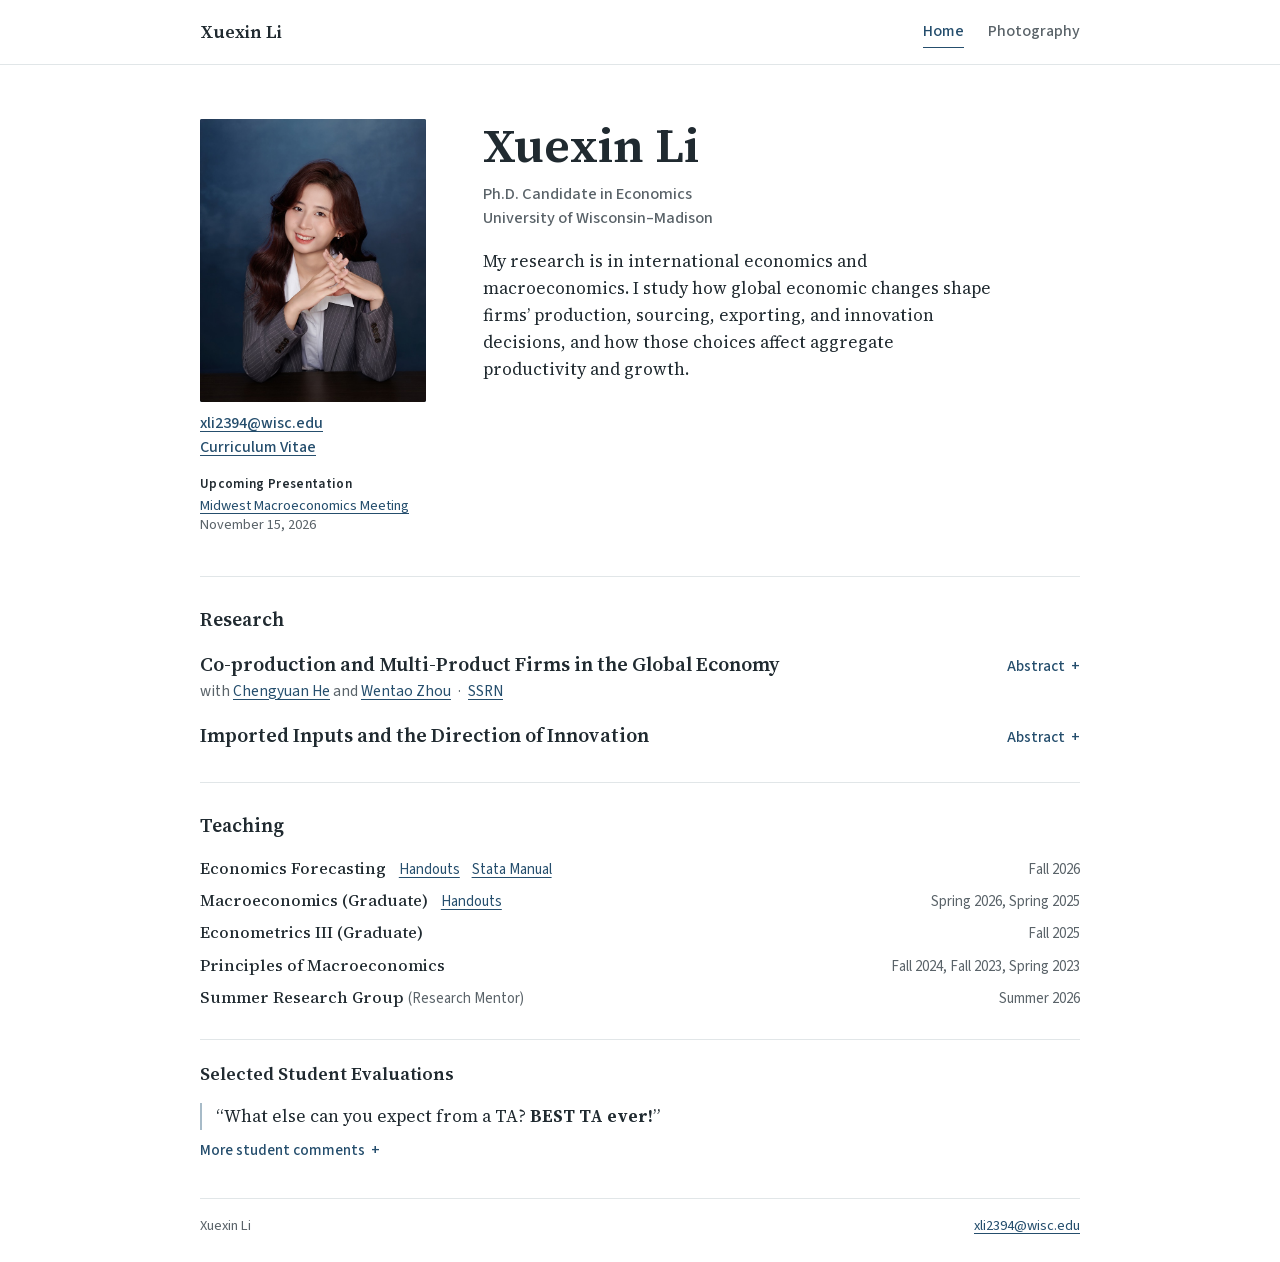
==== index.html @ c1234697 "Add files via upload" ====
<!doctype html>
<html lang="en">
<head>
  <meta charset="utf-8">
  <meta name="viewport" content="width=device-width, initial-scale=1">
  <meta name="description" content="Xuexin Li, Ph.D. Candidate in Economics at the University of Wisconsin–Madison. Research in international economics and macroeconomics.">
  <title>Xuexin Li | Economics</title>
  <link rel="icon" href="assets/favicon.svg" type="image/svg+xml">
  <link rel="stylesheet" href="assets/site.css">
</head>
<body>
  <a class="skip-link" href="#main">Skip to content</a>
  <header class="site-header">
    <div class="wrap site-bar">
      <a class="site-name" href="index.html">Xuexin Li</a>
      <nav aria-label="Primary">
        <a href="index.html" aria-current="page">Home</a>
        <a href="photography.html">Photography</a>
      </nav>
    </div>
  </header>

  <main id="main" class="wrap">
    <section class="intro" aria-labelledby="name">
      <div class="portrait-panel">
        <div class="portrait">
          <img src="assets/images/xuexin-li.jpg" alt="Portrait of Xuexin Li" fetchpriority="high">
        </div>
        <div class="profile-links">
          <p><a href="mailto:xli2394@wisc.edu">xli2394@wisc.edu</a></p>
          <p><a href="files/xuexin-li-cv.pdf">Curriculum Vitae</a></p>
        </div>
      </div>
      <div class="intro-copy">
        <h1 id="name">Xuexin Li</h1>
        <p class="affiliation">Ph.D. Candidate in Economics<br>University of Wisconsin–Madison</p>
        <p class="bio">My research is in international economics and macroeconomics. I study how global economic changes shape firms’ production, sourcing, exporting, and innovation decisions, and how those choices affect aggregate productivity and growth.</p>
      </div>
      <div class="intro-notes">
        <h2>Upcoming Presentation</h2>
        <p><a href="https://editorialexpress.com/conference/F26MMM/program/F26MMM.html">Midwest Macroeconomics Meeting</a><br><time datetime="2026-11-15">November 15, 2026</time></p>
      </div>
    </section>

    <section class="page-section" aria-labelledby="research">
      <h2 id="research">Research</h2>
      <article class="paper">
        <details class="paper-abstract">
          <summary>
            <span class="paper-title">Co-production and Multi-Product Firms in the Global Economy</span>
            <span class="disclosure-label">Abstract <span class="toggle-symbol" aria-hidden="true"></span></span>
          </summary>
          <div class="paper-body">
            <p>World trade is dominated by firms that sell multiple products to multiple destinations. We show that expenditure on shared, non-rival inputs links product and destination choices and propagates trade shocks within these firms. Using Chinese customs data, we find that firms more exposed to the textile and apparel quota removal establish new export relationships for untreated products and destinations, mainly by introducing new products into existing markets. Lower prices and higher quantities in continuing untreated relationships suggest firm-wide cost reductions. We develop a multi-product multi-destination exporter model with product-specific competencies, heterogeneous product–destination demand, and non-rival shared inputs that lower marginal costs within firm. Heterogeneous demand induces firms to allocate products toward destinations where demand is strongest, while product expansion raises the return to shared-input expenditure, which in turn supports further expansion. Quantitatively, shared-input expenditure amplifies foreign consumption gains from quota removal and propagates U.S. tariff shocks to third markets. Subsidizing shared-input expenditure in China further increases consumption gains abroad.</p>
            <h3>Presentations</h3>
            <ul class="presentations">
              <li>Midwest International Trade &amp; Theory Conference · Fall 2026</li>
              <li><a href="https://editorialexpress.com/conference/F26MMM/program/F26MMM.html">Midwest Macroeconomics Meeting</a> · November 15, 2026 (scheduled)</li>
            </ul>
          </div>
        </details>
        <p class="paper-meta">with <a href="https://www.chengyuanhe.info/">Chengyuan He</a> and <a href="https://sites.google.com/view/wentao-madison/home">Wentao Zhou</a> <span class="meta-divider" aria-hidden="true">·</span> <a href="https://papers.ssrn.com/sol3/papers.cfm?abstract_id=7195040">SSRN</a></p>
      </article>
      <article class="paper">
        <details class="paper-abstract">
          <summary>
            <span class="paper-title">Imported Inputs and the Direction of Innovation</span>
            <span class="disclosure-label">Abstract <span class="toggle-symbol" aria-hidden="true"></span></span>
          </summary>
          <div class="paper-body">
            <p>How does access to imported inputs change what firms innovate? Using linked production, customs, and patent data for Chinese manufacturers, I classify independent patent claims as product or process innovations. After firms begin importing, they patent more, cite more inventions from their source countries in related technology fields, and shift toward product innovation. In a dynamic model, imported inputs lower innovation costs, and new products expand firm scope and raise the returns to later process innovation. Policy counterfactuals show that higher trade costs disproportionately reduce the gains from importing for mid-productivity firms that both import and innovate.</p>
            <h3>Presentations</h3>
            <ul class="presentations">
              <li>Midwest International Trade &amp; Theory Conference · Spring 2026</li>
              <li>Minnesota–Wisconsin International-Macro Student Workshop · Fall 2026</li>
            </ul>
          </div>
        </details>
      </article>
    </section>

    <section class="page-section teaching" aria-labelledby="teaching">
      <h2 id="teaching">Teaching</h2>
      <ul class="course-list">
        <li class="course-line">
          <span class="course-name">Economics Forecasting
            <span class="course-links">
              <a href="handouts.html#economics-forecasting" aria-label="Economics Forecasting handouts">Handouts</a>
              <a href="files/econ460/stata-manual.pdf">Stata Manual</a>
            </span>
          </span>
          <span class="term">Fall 2026</span>
        </li>
        <li class="course-line">
          <span class="course-name">Macroeconomics (Graduate)
            <span class="course-links">
              <a href="handouts.html#graduate-macroeconomics" aria-label="Graduate Macroeconomics handouts for Spring 2025">Handouts</a>
            </span>
          </span>
          <span class="term">Spring 2026, Spring 2025</span>
        </li>
        <li class="course-line">
          <span class="course-name">Econometrics III (Graduate)</span>
          <span class="term">Fall 2025</span>
        </li>
        <li class="course-line">
          <span class="course-name">Principles of Macroeconomics</span>
          <span class="term">Fall 2024, Fall 2023, Spring 2023</span>
        </li>
        <li class="course-line">
          <span class="course-name">Summer Research Group <span class="course-role">(Research Mentor)</span></span>
          <span class="term">Summer 2026</span>
        </li>
      </ul>

      <div id="evaluations" class="evaluations">
        <h3>Selected Student Evaluations</h3>
        <blockquote class="lead-quote"><p>“What else can you expect from a TA? <strong>BEST TA ever!</strong>”</p></blockquote>
        <details class="evaluation-list">
          <summary class="disclosure-label">More student comments <span class="toggle-symbol" aria-hidden="true"></span></summary>
          <div class="quotes">
            <blockquote><p>“Xuexin is the best TA I've ever met. She's understanding and empathetic, showing compassion for all students' difficulties.”</p></blockquote>
            <blockquote><p>“Her presentation was exceptionally clear and well‑structured, guiding us smoothly through each topic and highlighting the key takeaways.”</p></blockquote>
            <blockquote><p>“Xuexin is great, very diligent and responsive, her handouts are well organized and helpful.”</p></blockquote>
            <blockquote><p>“Thank you for being so supportive, Xuexin!”</p></blockquote>
            <blockquote><p>“Perfect!!! I will choose a course if she is the ta!”</p></blockquote>
          </div>
        </details>
      </div>
    </section>
  </main>

  <footer class="wrap site-footer">
    <span>Xuexin Li</span>
    <a href="mailto:xli2394@wisc.edu">xli2394@wisc.edu</a>
  </footer>
</body>
</html>
---- assets/site.css ----
@font-face {
  font-family: "Source Serif 4";
  src: url("fonts/source-serif-4-normal.woff2") format("woff2");
  font-weight: 400 700;
  font-style: normal;
  font-display: swap;
}
@font-face {
  font-family: "Source Serif 4";
  src: url("fonts/source-serif-4-italic.woff2") format("woff2");
  font-weight: 400 600;
  font-style: italic;
  font-display: swap;
}
@font-face {
  font-family: "Source Sans 3";
  src: url("fonts/source-sans-3-normal.woff2") format("woff2");
  font-weight: 400 700;
  font-display: swap;
}

:root {
  color-scheme: light;
  --ink: #202a30;
  --muted: #5a6369;
  --accent: #254e6d;
  --rule: #e1e6e8;
  --serif: "Source Serif 4", Georgia, serif;
  --sans: "Source Sans 3", system-ui, sans-serif;
}
*, *::before, *::after { box-sizing: border-box; }
body { margin: 0; background: #fff; color: var(--ink); font: 400 1.0625rem/1.6 var(--serif); }
a { color: var(--accent); text-underline-offset: .19em; }
a:hover { text-decoration-thickness: .1em; }
:focus-visible { outline: 2px solid var(--accent); outline-offset: 4px; }
img { display: block; max-width: 100%; }
figure, p, h1, h2, h3, h4 { margin: 0; }
summary { cursor: pointer; list-style: none; }
summary::-webkit-details-marker { display: none; }

.wrap { width: min(55rem, calc(100% - 3rem)); margin-inline: auto; }
.skip-link { position: absolute; top: .5rem; left: .75rem; z-index: 2; transform: translateY(-150%); background: #fff; padding: .5rem .75rem; }
.skip-link:focus { transform: translateY(0); }
.site-header { border-bottom: 1px solid var(--rule); }
.site-bar { display: flex; justify-content: space-between; align-items: center; gap: 1rem; min-height: 4rem; }
.site-name { font: 600 1.12rem/1.1 var(--serif); color: var(--ink); text-decoration: none; }
nav { display: flex; gap: 1.5rem; align-items: center; font: 500 1rem/1.2 var(--sans); }
nav a { padding-block: .4rem; color: var(--muted); text-decoration: none; border-bottom: 1px solid transparent; }
nav a:hover, nav a[aria-current="page"] { color: var(--accent); border-color: var(--accent); }

h1 {
  font-size: clamp(2rem, 4.9vw, 3rem);
  line-height: 1.1;
  font-weight: 625;
  letter-spacing: normal;
  font-variation-settings: "opsz" 16;
}
.intro { display: grid; grid-template-columns: minmax(0, 14.15rem) minmax(0, 1fr); grid-template-areas: "portrait copy" "notes copy"; gap: 1.05rem clamp(1.75rem, 4.8vw, 3.55rem); align-items: start; padding-block: 3.4rem 2.6rem; }
.portrait-panel { grid-area: portrait; }
.portrait { aspect-ratio: 4 / 5; overflow: hidden; background: #233d52; border-radius: 2px; }
.portrait img { width: 100%; height: 100%; object-fit: cover; object-position: center 58%; }
.intro-copy { grid-area: copy; }
.affiliation { color: var(--muted); font: 500 1.025rem/1.42 var(--sans); margin-top: .7rem; }
.bio { margin-top: 1.1rem; max-width: 32rem; }
.profile-links { display: grid; gap: .16rem; margin-top: .65rem; font: 500 1rem/1.35 var(--sans); }
.intro-notes { grid-area: notes; color: var(--muted); font: 400 .9rem/1.35 var(--sans); }
.intro-notes h2 { color: var(--ink); font: 600 .83rem/1.3 var(--sans); letter-spacing: .025em; margin-bottom: .2rem; }

.page-section { padding-block: 1.85rem 2.1rem; border-top: 1px solid var(--rule); }
.page-section h2 { font: 600 .96rem/1.2 var(--sans); text-transform: uppercase; letter-spacing: .13em; margin-bottom: 1.25rem; }
:is(#research, #teaching) {
  font: 600 1.2rem/1.25 var(--serif);
  text-transform: none;
  letter-spacing: normal;
}
.paper + .paper { margin-top: 1.25rem; }
.paper summary { display: flex; align-items: baseline; justify-content: space-between; gap: .5rem 1rem; }
.paper-title { font-size: 1.25rem; line-height: 1.3; font-weight: 600; color: var(--ink); }
.paper summary:hover .paper-title { color: var(--accent); }
.disclosure-label { color: var(--accent); font: 500 .95rem/1.3 var(--sans); white-space: nowrap; }
.toggle-symbol::before { content: "+"; margin-left: .18em; }
details[open] > summary .toggle-symbol::before { content: "−"; }
.paper-meta { color: var(--muted); margin-top: .25rem; font: 400 .965rem/1.4 var(--sans); }
.meta-divider { margin-inline: .25rem; }
.paper-body { padding-left: 1rem; border-left: 2px solid var(--rule); margin: .75rem 0 .65rem; max-width: 75ch; font-size: 1rem; }
.paper-body h3 { margin-top: .75rem; font: 600 .95rem/1.35 var(--sans); }
.presentations { margin: .2rem 0 0; padding-left: 1rem; font: 400 .95rem/1.5 var(--sans); color: var(--muted); }

.course-list { display: grid; gap: .55rem; list-style: none; margin: 0; padding: 0; }
.course-line { display: flex; justify-content: space-between; align-items: baseline; gap: .16rem 1.25rem; }
.course-name { font-size: 1.015rem; line-height: 1.45; font-weight: 500; }
.course-links, .course-role, .term { font: 400 .925rem/1.35 var(--sans); color: var(--muted); }
.course-links a { margin-left: .55rem; white-space: nowrap; }
.term { text-align: right; flex-shrink: 0; }
.evaluations { margin-top: 1.85rem; padding-top: 1.25rem; border-top: 1px solid var(--rule); }
.evaluations h3 { font-size: 1.13rem; font-weight: 600; }
.lead-quote { border-left: 2px solid #a7bbc8; margin: .85rem 0 .5rem; padding-left: .9rem; font-size: 1.08rem; }
.lead-quote strong { font-weight: 650; }
.evaluation-list summary { width: fit-content; padding-block: .2rem; }
.evaluation-list summary:hover { text-decoration: underline; text-underline-offset: .18em; }
.quotes { max-width: 70ch; }
.quotes blockquote { margin: .65rem 0; padding-left: .9rem; border-left: 2px solid var(--rule); font-size: 1rem; }

.handout-intro { padding-block: 2.65rem 1.75rem; }
.handout-intro p { margin-top: .7rem; font: 400 .95rem/1.4 var(--sans); }
.handout-section { scroll-margin-top: 1rem; }
.handout-section h2 { margin-bottom: .75rem; }
.handout-term { margin-left: .4rem; font: 400 .9rem/1.35 var(--sans); color: var(--muted); letter-spacing: normal; text-transform: none; }
.handouts { display: grid; grid-template-columns: repeat(2, minmax(0, 1fr)); gap: .45rem 1rem; margin: 0; padding-left: 1rem; font: 400 1rem/1.45 var(--sans); }

.photo-intro { padding-block: 2.65rem 1.75rem; max-width: 41rem; }
.photo-intro p { margin-top: .85rem; }
.featured-photo img { width: 100%; height: auto; }
figcaption { display: flex; flex-direction: column; gap: .07rem; margin-top: .45rem; }
.photo-title { font-size: 1.04rem; font-weight: 600; line-height: 1.27; }
.photo-place { color: var(--muted); font: 400 .91rem/1.35 var(--sans); }
.featured-photo figcaption { margin-top: .6rem; }
.photo-note { margin-top: .2rem; color: var(--muted); font: italic 400 .94rem/1.4 var(--serif); }
.photo-grid { display: grid; grid-template-columns: repeat(3, minmax(0, 1fr)); gap: 1.25rem .9rem; margin-block: 1.8rem 2.75rem; }
.photo-grid a { display: block; }
.photo-grid img { aspect-ratio: 16 / 10; width: 100%; height: auto; object-fit: cover; }
.photo-grid a:hover { outline: 1px solid var(--accent); outline-offset: 3px; }
.photo-dialog { width: fit-content; max-width: calc(100% - 2rem); max-height: calc(100dvh - 2rem); padding: 2.45rem .8rem .8rem; border: 0; background: #fff; color: var(--ink); }
.photo-dialog::backdrop { background: rgb(20 29 38 / 85%); }
.enlarged-photo { max-height: calc(100dvh - 8.5rem); width: auto; height: auto; object-fit: contain; }
.close-photo { position: absolute; right: .38rem; top: .18rem; border: none; background: transparent; color: var(--ink); font: 500 1.7rem/1 var(--sans); width: 2.2rem; height: 2.2rem; cursor: pointer; }
.site-footer { display: flex; justify-content: space-between; gap: .6rem 1rem; flex-wrap: wrap; border-top: 1px solid var(--rule); color: var(--muted); padding-block: 1.05rem 1.65rem; font: 400 .9rem/1.4 var(--sans); }

@media (max-width: 650px) {
  .wrap { width: calc(100% - 2rem); }
  .intro { grid-template-columns: minmax(0, 9.2rem) minmax(0, 1fr); gap: 1.15rem 1.2rem; padding-block: 2rem; }
  .photo-grid { grid-template-columns: repeat(2, minmax(0, 1fr)); }
  .photo-intro { padding-top: 2rem; }
}
@media (max-width: 475px) {
  .site-bar { min-height: 3.6rem; }
  nav { gap: .9rem; }
  .intro { grid-template-columns: 1fr; grid-template-areas: "portrait" "copy" "notes"; }
  .portrait { width: 9.2rem; }
  .bio { margin-top: .75rem; }
  .paper summary { flex-wrap: wrap; justify-content: flex-start; gap: .25rem .6rem; }
  .course-line { flex-direction: column; }
  .term { text-align: left; }
  .photo-grid { gap: 1rem .7rem; }
  .photo-place { font-size: .82rem; }
}
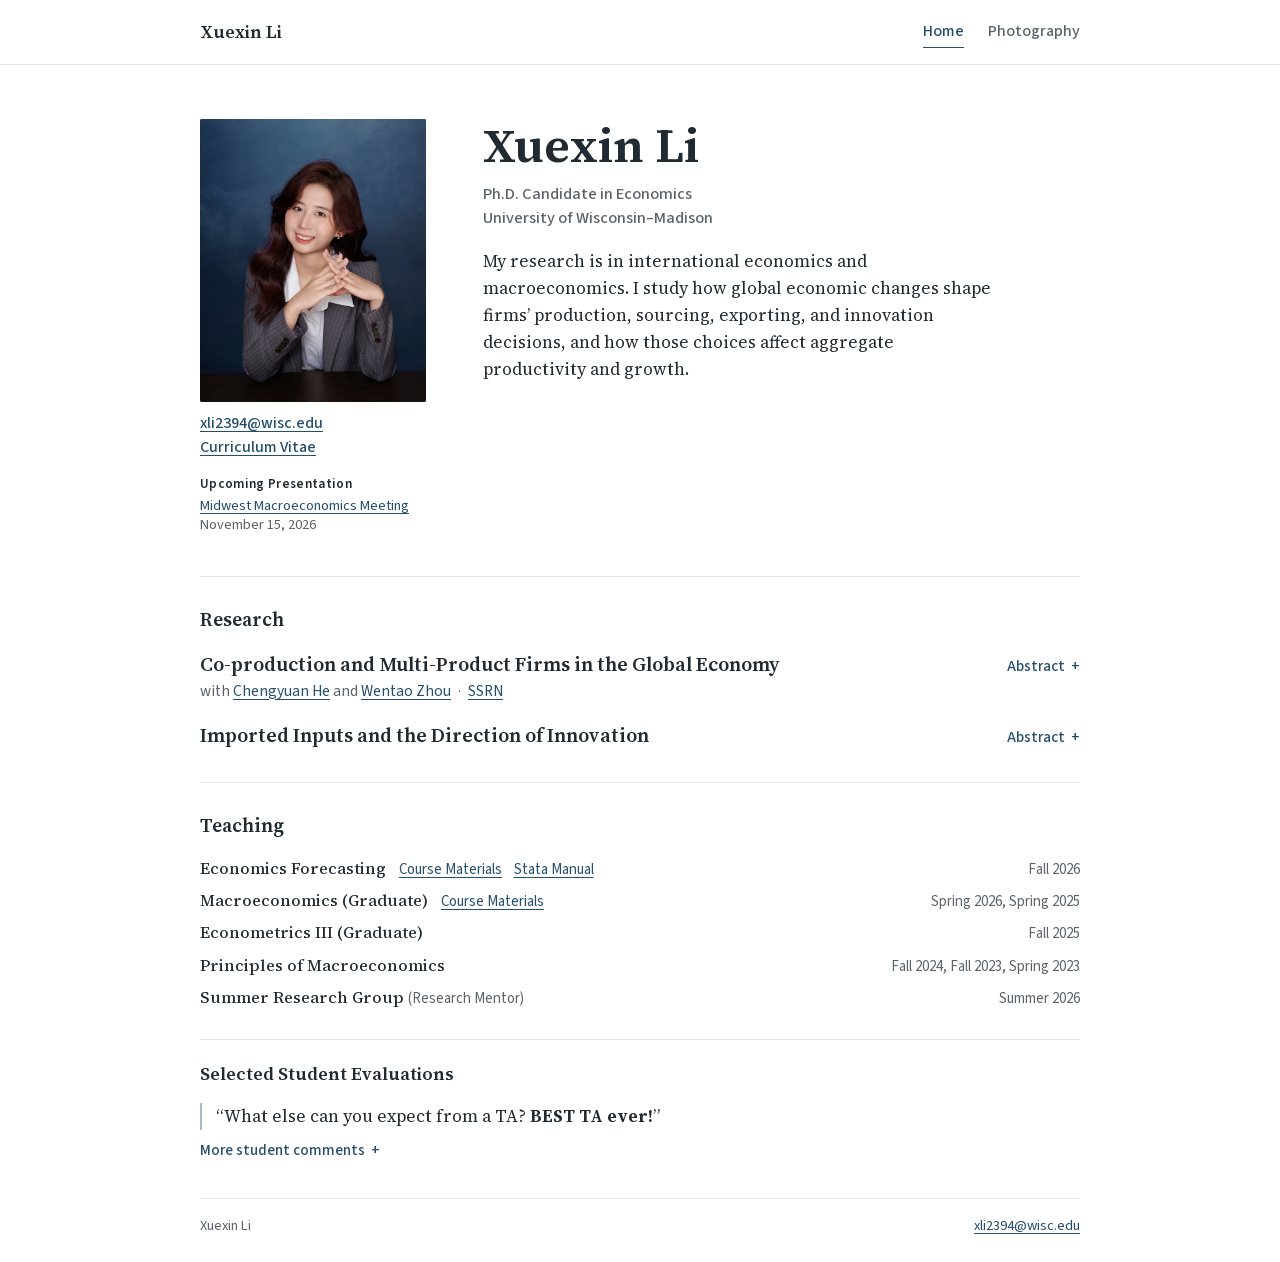
==== commit 0416ac2d: "Add files via upload" ====
--- a/index.html
+++ b/index.html
@@ -85,7 +85,7 @@
         <li class="course-line">
           <span class="course-name">Economics Forecasting
             <span class="course-links">
-              <a href="handouts.html#economics-forecasting" aria-label="Economics Forecasting handouts">Handouts</a>
+              <a href="handouts.html#economics-forecasting" aria-label="Economics Forecasting course materials">Course Materials</a>
               <a href="files/econ460/stata-manual.pdf">Stata Manual</a>
             </span>
           </span>
@@ -94,7 +94,7 @@
         <li class="course-line">
           <span class="course-name">Macroeconomics (Graduate)
             <span class="course-links">
-              <a href="handouts.html#graduate-macroeconomics" aria-label="Graduate Macroeconomics handouts for Spring 2025">Handouts</a>
+              <a href="handouts.html#graduate-macroeconomics" aria-label="Graduate Macroeconomics course materials for Spring 2025">Course Materials</a>
             </span>
           </span>
           <span class="term">Spring 2026, Spring 2025</span>
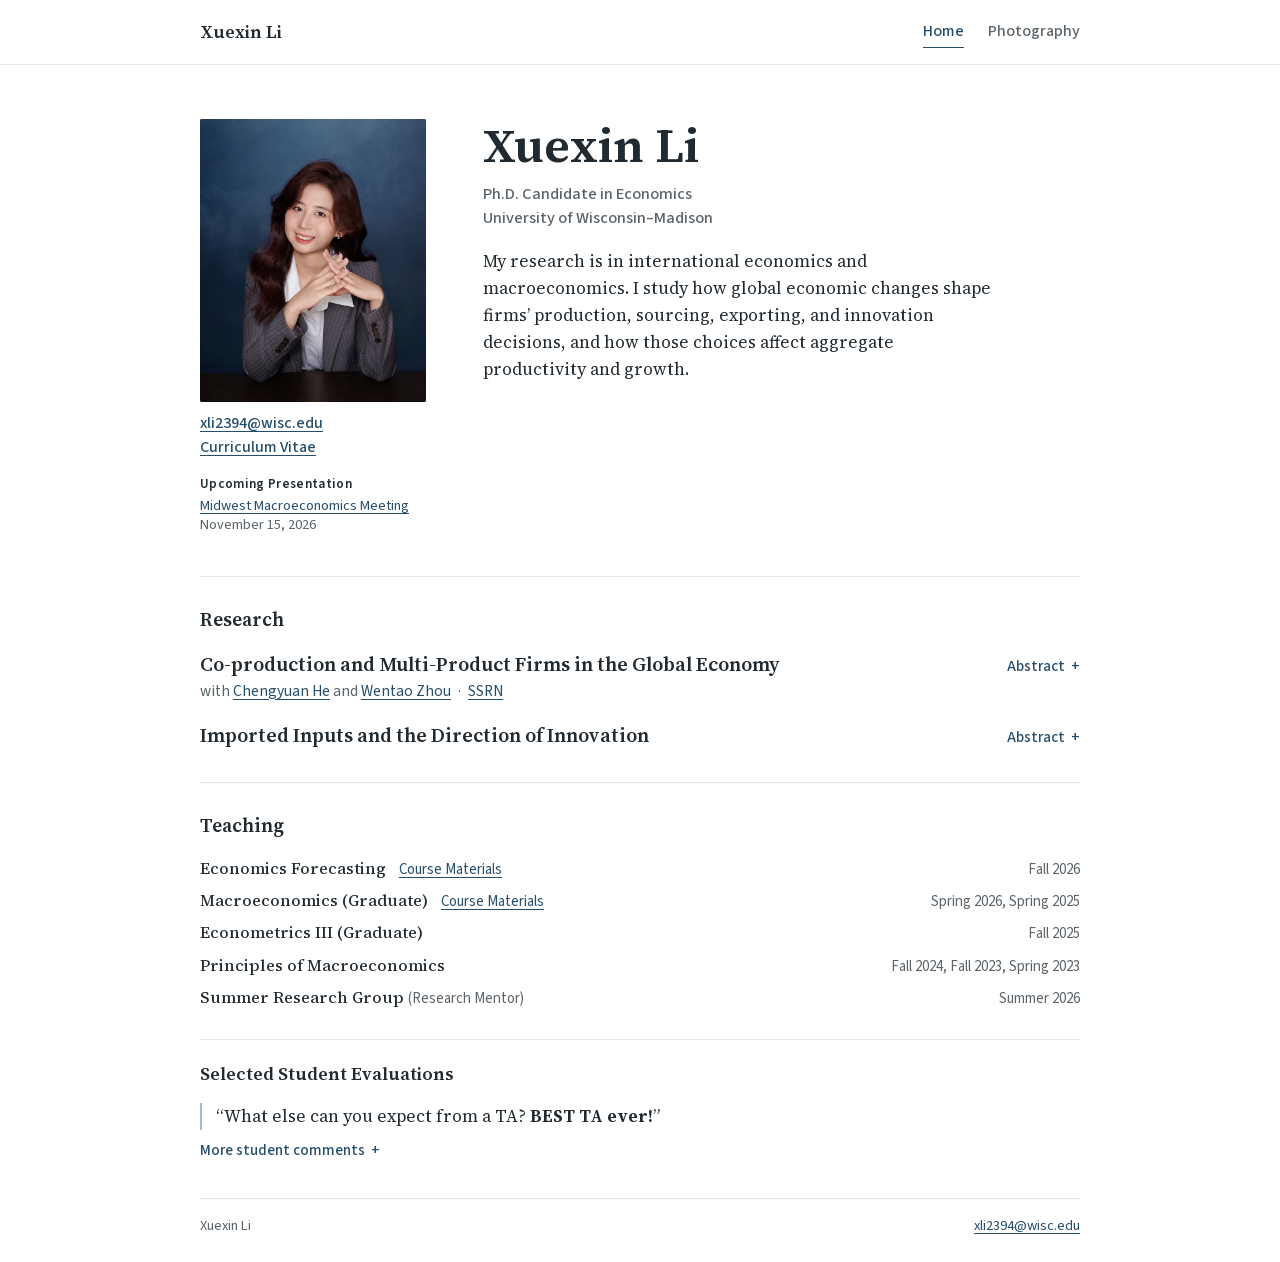
==== commit 33d58449: "Add files via upload" ====
--- a/index.html
+++ b/index.html
@@ -86,7 +86,6 @@
           <span class="course-name">Economics Forecasting
             <span class="course-links">
               <a href="handouts.html#economics-forecasting" aria-label="Economics Forecasting course materials">Course Materials</a>
-              <a href="files/econ460/stata-manual.pdf">Stata Manual</a>
             </span>
           </span>
           <span class="term">Fall 2026</span>
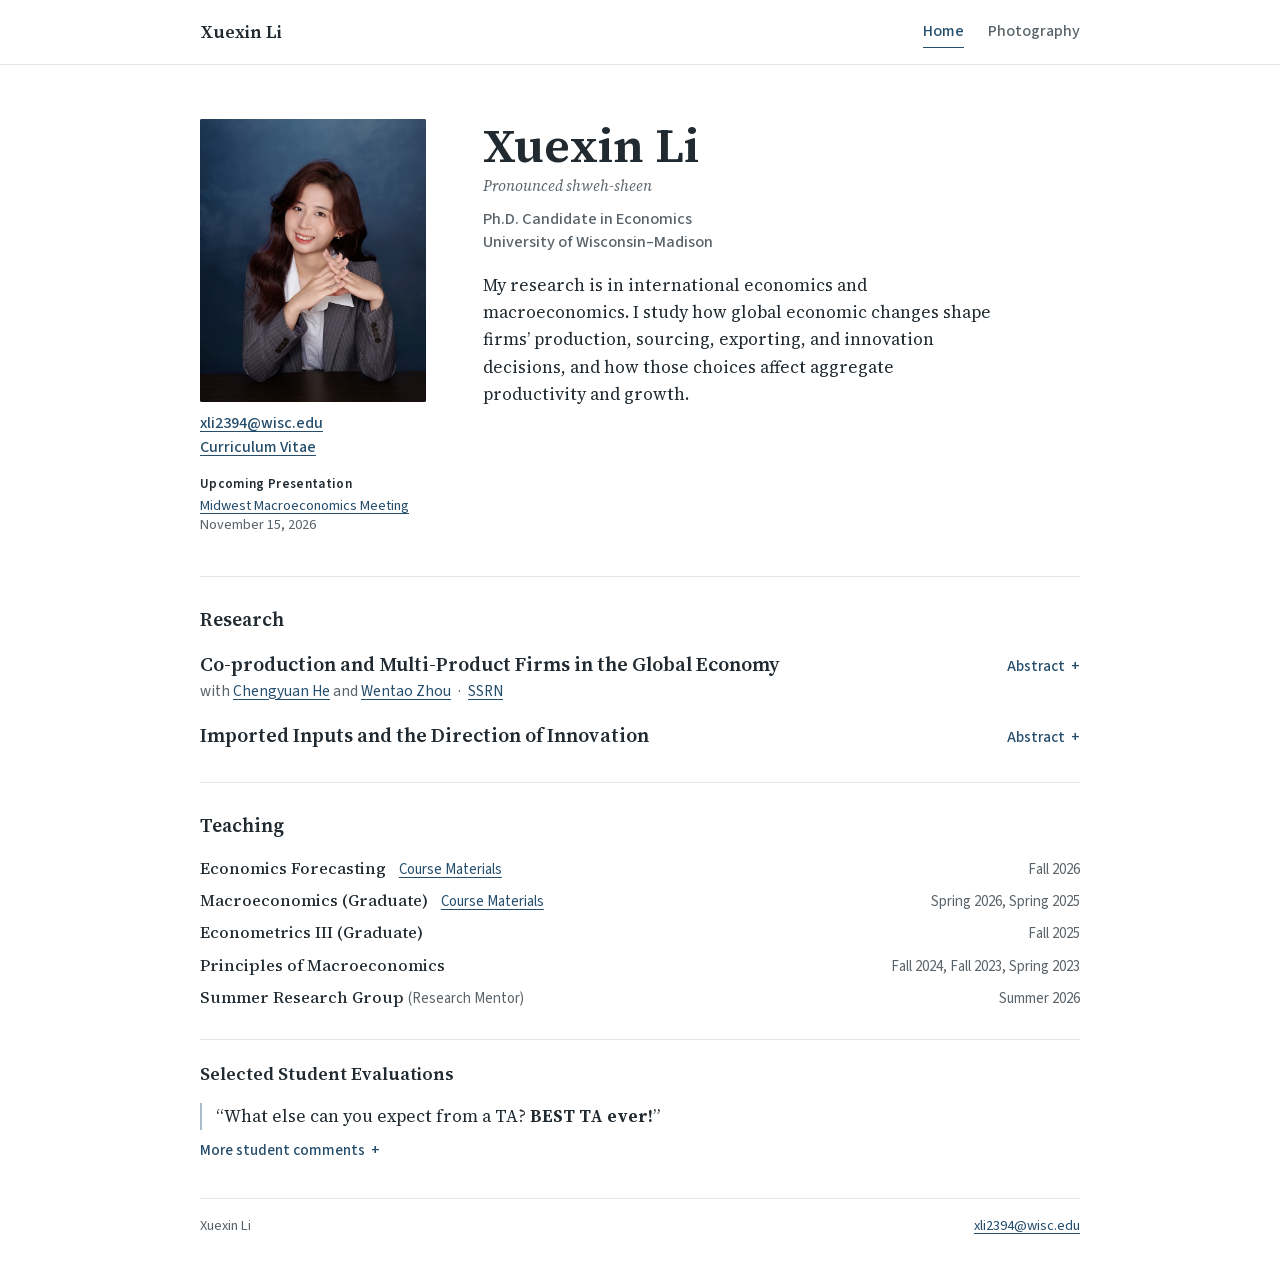
==== commit 8ff6d293: "Add files via upload" ====
--- a/index.html
+++ b/index.html
@@ -33,6 +33,7 @@
       </div>
       <div class="intro-copy">
         <h1 id="name">Xuexin Li</h1>
+        <p style="margin-top: .2rem; color: var(--muted); font: italic 400 .95rem/1.4 var(--serif);">Pronounced shweh-sheen</p>
         <p class="affiliation">Ph.D. Candidate in Economics<br>University of Wisconsin–Madison</p>
         <p class="bio">My research is in international economics and macroeconomics. I study how global economic changes shape firms’ production, sourcing, exporting, and innovation decisions, and how those choices affect aggregate productivity and growth.</p>
       </div>
